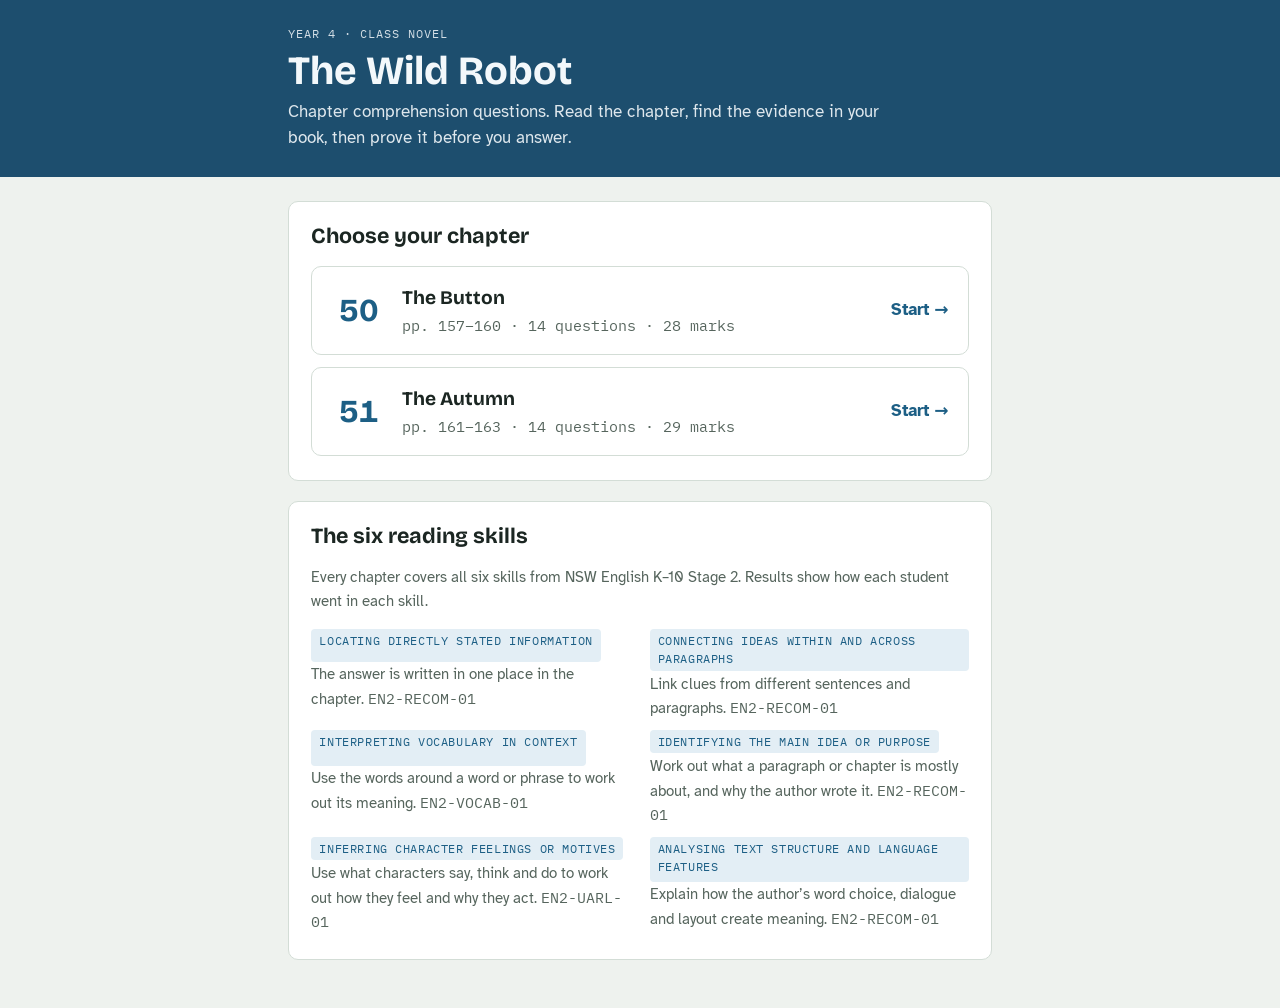
==== wild-robot/index.html @ 34d6e4b1 "Add The Wild Robot comprehension site (Chapters 50-51) Static GitHub Pages site with find-the-eviden" ====
<!doctype html>
<html lang="en-AU">
<head>
<meta charset="utf-8">
<meta name="viewport" content="width=device-width, initial-scale=1, viewport-fit=cover">
<title>Wild Robot Comprehension</title>
<link rel="preconnect" href="https://fonts.googleapis.com">
<link rel="preconnect" href="https://fonts.gstatic.com" crossorigin>
<link rel="stylesheet" href="https://fonts.googleapis.com/css2?family=Atkinson+Hyperlegible:ital,wght@0,400;0,700;1,400&family=Bricolage+Grotesque:opsz,wght@12..96,700&family=IBM+Plex+Mono:wght@400;600&display=swap">
<link rel="stylesheet" href="quiz.css">

</head>
<body>
<header class="banner">
  <div class="wrap">
    <p class="eyebrow">Year 4 &middot; Class novel</p>
    <h1>The Wild Robot</h1>
    <p class="sub">Chapter comprehension questions. Read the chapter, find the evidence in your book, then prove it before you answer.</p>
  </div>
</header>

<main class="wrap">
  <section class="sheet" aria-labelledby="ch-heading">
    <h2 id="ch-heading">Choose your chapter</h2>
    <ul class="chapters">
      <li>
        <a class="chapter-link" href="chapter-50.html">
          <span class="ch-num">50</span>
          <span class="ch-body">
            <span class="ch-title">The Button</span>
            <span class="ch-meta mono">pp. 157&ndash;160 &middot; 14 questions &middot; 28 marks</span>
          </span>
          <span class="ch-go">Start &rarr;</span>
        </a>
      </li>
      <li>
        <a class="chapter-link" href="chapter-51.html">
          <span class="ch-num">51</span>
          <span class="ch-body">
            <span class="ch-title">The Autumn</span>
            <span class="ch-meta mono">pp. 161&ndash;163 &middot; 14 questions &middot; 29 marks</span>
          </span>
          <span class="ch-go">Start &rarr;</span>
        </a>
      </li>
    </ul>
  </section>

  <section class="sheet" aria-labelledby="types-heading">
    <h2 id="types-heading">The six reading skills</h2>
    <p class="note">Every chapter covers all six skills from NSW English K&ndash;10 Stage 2. Results show how each student went in each skill.</p>
    <div class="key">
      <div><span class="tag">Locating directly stated information</span><p class="note">The answer is written in one place in the chapter. <span class="mono">EN2-RECOM-01</span></p></div>
      <div><span class="tag">Connecting ideas within and across paragraphs</span><p class="note">Link clues from different sentences and paragraphs. <span class="mono">EN2-RECOM-01</span></p></div>
      <div><span class="tag">Interpreting vocabulary in context</span><p class="note">Use the words around a word or phrase to work out its meaning. <span class="mono">EN2-VOCAB-01</span></p></div>
      <div><span class="tag">Identifying the main idea or purpose</span><p class="note">Work out what a paragraph or chapter is mostly about, and why the author wrote it. <span class="mono">EN2-RECOM-01</span></p></div>
      <div><span class="tag">Inferring character feelings or motives</span><p class="note">Use what characters say, think and do to work out how they feel and why they act. <span class="mono">EN2-UARL-01</span></p></div>
      <div><span class="tag">Analysing text structure and language features</span><p class="note">Explain how the author&rsquo;s word choice, dialogue and layout create meaning. <span class="mono">EN2-RECOM-01</span></p></div>
    </div>
  </section>
</main>
</body>
</html>
---- wild-robot/quiz.css ----
/* Layout: single centred reading column; deep-blue banner, white question sheets on a sage-tinted ground.
   Marks sit in the right margin as /n. Amber marks the "prove it" evidence step. */
:root {
  --bg: #eef2ee;
  --surface: #ffffff;
  --ink: #1b2622;
  --muted: #56655d;
  --line: #d3ddd6;
  --banner: #1d4e6e;
  --banner-ink: #f3f8fb;
  --accent: #1d5f85;
  --accent-soft: #e3eef5;
  --proof: #a86a0c;
  --proof-soft: #fbf1df;
  --good: #23784a;
  --good-soft: #e3f3e9;
  --bad: #b23b2e;
  --bad-soft: #fbe7e4;
  --font-display: "Bricolage Grotesque", "Avenir Next", "Segoe UI", system-ui, sans-serif;
  --font-body: "Atkinson Hyperlegible", "Verdana", "Segoe UI", system-ui, sans-serif;
  --font-mono: "IBM Plex Mono", ui-monospace, "SFMono-Regular", Menlo, monospace;
  --radius: 10px;
  color-scheme: light;
  padding-top: env(safe-area-inset-top, 0px);
  padding-bottom: env(safe-area-inset-bottom, 0px);
}
@media (prefers-color-scheme: dark) {
  :root:not([data-theme="light"]) {
    --bg: #111916; --surface: #1a2420; --ink: #e6eee9; --muted: #9db0a5; --line: #2f3d36;
    --banner: #14384f; --banner-ink: #eef6fb; --accent: #7cbde3; --accent-soft: #1b3546;
    --proof: #e8b260; --proof-soft: #3a2c15; --good: #6fd29b; --good-soft: #173525;
    --bad: #f0877a; --bad-soft: #3f1d19; color-scheme: dark;
  }
}
:root[data-theme="dark"] {
  --bg: #111916; --surface: #1a2420; --ink: #e6eee9; --muted: #9db0a5; --line: #2f3d36;
  --banner: #14384f; --banner-ink: #eef6fb; --accent: #7cbde3; --accent-soft: #1b3546;
  --proof: #e8b260; --proof-soft: #3a2c15; --good: #6fd29b; --good-soft: #173525;
  --bad: #f0877a; --bad-soft: #3f1d19; color-scheme: dark;
}

*, *::before, *::after { box-sizing: border-box; }
[hidden] { display: none !important; }
body {
  margin: 0;
  background: var(--bg);
  color: var(--ink);
  font-family: var(--font-body);
  font-size: 1.0625rem;
  line-height: 1.55;
  -webkit-text-size-adjust: 100%;
}
.wrap {
  max-width: 46rem;
  margin: 0 auto;
  padding-left: max(16px, env(safe-area-inset-left, 0px));
  padding-right: max(16px, env(safe-area-inset-right, 0px));
}

/* Banner */
.banner { background: var(--banner); color: var(--banner-ink); }
.banner .wrap { padding-block: 1.5rem 1.6rem; display: grid; gap: .35rem; }
.eyebrow {
  font-family: var(--font-mono); font-size: .78rem; letter-spacing: .08em;
  text-transform: uppercase; opacity: .85; margin: 0;
}
.banner h1 {
  font-family: var(--font-display); font-weight: 700; font-size: clamp(1.8rem, 5vw, 2.5rem);
  line-height: 1.1; margin: 0; text-wrap: balance;
}
.banner p.sub { margin: 0; opacity: .9; max-width: 38rem; }
.crumb { color: var(--banner-ink); font-size: .92rem; text-decoration: none; opacity: .85; width: fit-content; }
.crumb:hover, .crumb:focus-visible { opacity: 1; text-decoration: underline; }

main.wrap { padding-block: 1.5rem 3rem; display: grid; gap: 1.25rem; }

/* Generic sheet */
.sheet {
  background: var(--surface); border: 1px solid var(--line); border-radius: var(--radius);
  padding: 1.4rem 1.4rem 1.5rem; display: grid; gap: 1rem; min-width: 0;
}
h2, h3 { font-family: var(--font-display); line-height: 1.2; margin: 0; text-wrap: balance; }
h2 { font-size: 1.35rem; }
h3 { font-size: 1.08rem; }
p { margin: 0; }
.muted { color: var(--muted); }
.mono { font-family: var(--font-mono); font-variant-numeric: tabular-nums; }

/* Buttons */
button { font: inherit; color: inherit; }
.btn {
  appearance: none; border: 0; border-radius: 8px; cursor: pointer;
  background: var(--accent); color: var(--surface); font-weight: 700;
  padding: .75rem 1.3rem; font-size: 1rem; min-height: 48px;
}
.btn:hover { filter: brightness(1.08); }
.btn:disabled { opacity: .4; cursor: not-allowed; filter: none; }
.btn.ghost { background: transparent; color: var(--accent); border: 1.5px solid var(--accent); }
:focus-visible { outline: 3px solid var(--proof); outline-offset: 2px; }
.actions { display: flex; flex-wrap: wrap; gap: .75rem; justify-content: flex-end; }

/* Home: chapter list */
.chapters { list-style: none; margin: 0; padding: 0; display: grid; gap: .75rem; }
.chapter-link {
  display: grid; grid-template-columns: auto 1fr auto; gap: 1rem; align-items: center;
  background: var(--surface); border: 1px solid var(--line); border-radius: var(--radius);
  padding: 1rem 1.2rem; text-decoration: none; color: var(--ink);
}
.chapter-link:hover { border-color: var(--accent); }
.ch-num {
  font-family: var(--font-display); font-weight: 700; font-size: 2rem; color: var(--accent);
  min-width: 2.6ch; text-align: center; font-variant-numeric: tabular-nums;
}
.ch-body { display: grid; gap: .15rem; min-width: 0; }
.ch-title { font-family: var(--font-display); font-weight: 700; font-size: 1.2rem; }
.ch-meta { color: var(--muted); font-size: .92rem; }
.ch-go { font-weight: 700; color: var(--accent); white-space: nowrap; }
.note { font-size: .95rem; color: var(--muted); }
.key { display: grid; grid-template-columns: repeat(auto-fit, minmax(15rem, 1fr)); gap: .6rem 1.2rem; }
.key div { display: grid; gap: .1rem; min-width: 0; }

/* Tags */
.tag {
  display: inline-block; font-family: var(--font-mono); font-size: .74rem; letter-spacing: .05em;
  text-transform: uppercase; padding: .15rem .5rem; border-radius: 4px;
  background: var(--accent-soft); color: var(--accent); width: fit-content;
}

/* Start screen */
.field { display: grid; gap: .35rem; }
.field label { font-weight: 700; }
input[type="text"], textarea {
  font: inherit; color: var(--ink); background: var(--bg); border: 1.5px solid var(--line);
  border-radius: 8px; padding: .7rem .8rem; width: 100%;
}
input[type="text"]:focus, textarea:focus { border-color: var(--accent); outline: none; }
textarea { min-height: 9rem; resize: vertical; line-height: 1.5; }
.facts { display: flex; flex-wrap: wrap; gap: .5rem 1.5rem; }
.facts span { font-size: .95rem; }
.facts b { font-family: var(--font-mono); font-weight: 600; }

/* Progress */
.progress { height: 6px; background: var(--line); border-radius: 99px; overflow: hidden; }
.progress div { height: 100%; background: var(--accent); border-radius: 99px; transition: width .3s ease; }
.qmeta { display: flex; flex-wrap: wrap; gap: .5rem; align-items: center; justify-content: space-between; font-size: .92rem; color: var(--muted); }

/* Question */
.q-head { display: grid; grid-template-columns: 1fr auto; gap: 1rem; align-items: start; }
.q-prompt { font-family: var(--font-body); font-weight: 700; font-size: 1.15rem; line-height: 1.45; }
.marks { font-family: var(--font-mono); font-weight: 600; color: var(--muted); font-size: 1rem; padding-top: .1rem; white-space: nowrap; }
.options { display: grid; gap: .55rem; }
.opt {
  display: grid; grid-template-columns: 2rem 1fr; gap: .7rem; align-items: start; text-align: left;
  background: var(--surface); border: 1.5px solid var(--line); border-radius: 8px; padding: .75rem .85rem;
  cursor: pointer; line-height: 1.45; min-height: 48px;
}
.opt:hover:not(:disabled) { border-color: var(--accent); }
.opt .letter {
  display: grid; place-items: center; width: 1.9rem; height: 1.9rem; border-radius: 50%;
  border: 1.5px solid var(--line); font-family: var(--font-mono); font-weight: 600; font-size: .9rem;
}
.opt[aria-pressed="true"] { border-color: var(--accent); background: var(--accent-soft); }
.opt[aria-pressed="true"] .letter { background: var(--accent); border-color: var(--accent); color: var(--surface); }
.opt:disabled { cursor: default; }
.opt.is-right { border-color: var(--good); background: var(--good-soft); }
.opt.is-right .letter { background: var(--good); border-color: var(--good); color: var(--surface); }
.opt.is-wrong { border-color: var(--bad); background: var(--bad-soft); }
.opt.is-wrong .letter { background: var(--bad); border-color: var(--bad); color: var(--surface); }

/* Prove it */
.proof {
  border: 1.5px dashed var(--proof); background: var(--proof-soft); border-radius: 8px;
  padding: .9rem 1rem; display: grid; gap: .6rem;
}
.proof-head { display: grid; grid-template-columns: 1fr auto; gap: 1rem; align-items: start; }
.proof h3 { color: var(--proof); font-size: 1rem; }
.pages { display: flex; flex-wrap: wrap; gap: .5rem; }
.page-btn {
  font-family: var(--font-mono); font-weight: 600; min-width: 5.5rem; min-height: 44px;
  border: 1.5px solid var(--proof); background: var(--surface); color: var(--ink);
  border-radius: 6px; cursor: pointer; padding: .4rem .8rem;
}
.page-btn[aria-pressed="true"] { background: var(--proof); color: var(--surface); }
.page-btn:disabled { cursor: default; }
.page-btn.is-right { background: var(--good); border-color: var(--good); color: var(--surface); }
.page-btn.is-wrong { background: var(--bad); border-color: var(--bad); color: var(--surface); }

/* Order */
.order-list { display: grid; gap: .55rem; }
.order-item { grid-template-columns: 2rem 1fr; }
.order-item .letter:empty::before { content: ""; }
.order-tools { display: flex; justify-content: space-between; align-items: center; gap: 1rem; flex-wrap: wrap; font-size: .92rem; color: var(--muted); }
.linkish { background: none; border: 0; color: var(--accent); font-weight: 700; cursor: pointer; padding: .3rem 0; }

/* Sort */
.sort-table { display: grid; gap: .55rem; }
.sort-row {
  display: grid; grid-template-columns: minmax(7rem, 9rem) 1fr; gap: .75rem; align-items: center;
  border: 1.5px solid var(--line); border-radius: 8px; padding: .55rem .7rem;
}
.sort-row.is-right { border-color: var(--good); background: var(--good-soft); }
.sort-row.is-wrong { border-color: var(--bad); background: var(--bad-soft); }
.sort-name { font-weight: 700; min-width: 0; }
.seg { display: flex; flex-wrap: wrap; gap: .4rem; }
.seg button {
  border: 1.5px solid var(--line); background: var(--surface); border-radius: 99px;
  padding: .35rem .8rem; cursor: pointer; font-size: .92rem; min-height: 40px;
}
.seg button[aria-pressed="true"] { background: var(--accent); border-color: var(--accent); color: var(--surface); }
.seg button:disabled { cursor: default; }
.sort-fix { grid-column: 1 / -1; font-size: .9rem; color: var(--bad); }
@media (max-width: 520px) { .sort-row { grid-template-columns: 1fr; } }

/* Written */
.criteria { display: grid; gap: .4rem; border-top: 1px solid var(--line); padding-top: .9rem; }
.criteria label { display: flex; gap: .6rem; align-items: flex-start; cursor: pointer; }
.criteria input { width: 1.2rem; height: 1.2rem; margin-top: .2rem; accent-color: var(--accent); flex: none; }
.counter { font-size: .85rem; color: var(--muted); text-align: right; }

/* Feedback */
.feedback { border-radius: 8px; padding: .9rem 1rem; display: grid; gap: .35rem; border-left: 5px solid var(--accent); background: var(--accent-soft); }
.feedback.good { border-left-color: var(--good); background: var(--good-soft); }
.feedback.bad { border-left-color: var(--bad); background: var(--bad-soft); }
.feedback .verdict { font-weight: 700; }

/* Results */
.score-row { display: flex; flex-wrap: wrap; gap: 1rem 2.5rem; }
.score { display: grid; gap: .1rem; }
.score .big { font-family: var(--font-display); font-weight: 700; font-size: 2.2rem; line-height: 1; font-variant-numeric: tabular-nums; }
.score .lbl { font-size: .9rem; color: var(--muted); }
.review { list-style: none; margin: 0; padding: 0; display: grid; }
.review li { display: grid; grid-template-columns: 1fr auto; gap: .4rem 1rem; padding: .9rem 0; border-top: 1px solid var(--line); }
.review li:first-child { border-top: 0; }
.review .r-q { font-weight: 700; }
.review .r-detail { grid-column: 1 / 2; display: grid; gap: .2rem; font-size: .95rem; min-width: 0; }
.review .r-mark { grid-row: 1 / span 2; grid-column: 2; font-family: var(--font-mono); font-weight: 600; white-space: nowrap; }
.r-good { color: var(--good); }
.r-bad { color: var(--bad); }
.r-text { white-space: pre-wrap; overflow-wrap: anywhere; background: var(--bg); border-radius: 6px; padding: .5rem .7rem; }
details { font-size: .93rem; }
summary { cursor: pointer; color: var(--accent); font-weight: 700; }
details ul { margin: .4rem 0 0; padding-left: 1.2rem; }

@media (max-width: 520px) {
  .sheet { padding: 1.1rem 1rem 1.2rem; }
  .chapter-link { grid-template-columns: auto 1fr; }
  .ch-go { grid-column: 2; }
}
@media (prefers-reduced-motion: reduce) { * { transition: none !important; } }

/* Find it first */
a.btn { text-decoration: none; display: inline-grid; place-items: center; }
.howto { background: var(--proof-soft); border: 1.5px dashed var(--proof); border-radius: 8px; padding: .9rem 1rem; display: grid; gap: .4rem; }
.howto h3 { color: var(--proof); font-size: 1rem; }
.howto ol { margin: 0; padding-left: 1.3rem; display: grid; gap: .3rem; }
.clue { font-weight: 700; }
.find-step { display: grid; gap: .4rem; }
.step-lbl { font-size: .95rem; color: var(--muted); }
.find-row { display: flex; flex-wrap: wrap; gap: .6rem; }
.find-row input { flex: 1 1 14rem; min-width: 0; background: var(--surface); }
.proof-btn { background: var(--proof); }
.find-msg { border-radius: 6px; padding: .6rem .8rem; font-size: .97rem; }
.find-msg.good { background: var(--good-soft); color: var(--ink); border-left: 4px solid var(--good); }
.find-msg.bad { background: var(--bad-soft); color: var(--ink); border-left: 4px solid var(--bad); }
.find-msg.reveal { background: var(--surface); color: var(--ink); border-left: 4px solid var(--proof); }
.proof.is-done { border-style: solid; border-color: var(--good); background: var(--good-soft); }
.proof.is-done h3 { color: var(--good); }
.answer-zone { display: grid; gap: .6rem; }
.answer-zone.locked .options { opacity: .45; }
.lock-note { font-size: .92rem; color: var(--muted); font-style: italic; }

/* Results by skill */
.skills-h { font-size: 1rem; margin-bottom: .4rem; }
.skills { list-style: none; margin: 0; padding: 0; display: grid; }
.skills li { display: flex; justify-content: space-between; gap: 1rem; padding: .45rem 0; border-top: 1px solid var(--line); font-size: .95rem; }
.skills li:first-child { border-top: 0; }
.r-type { font-family: var(--font-mono); font-size: .74rem; letter-spacing: .03em; text-transform: uppercase; color: var(--muted); }
.find-msg .try { font-family: var(--font-mono); font-size: .78rem; font-weight: 600; text-transform: uppercase; letter-spacing: .05em; margin-right: .3rem; }

/* Results saving + class list */
select { font: inherit; color: var(--ink); background: var(--bg); border: 1.5px solid var(--line); border-radius: 8px; padding: .7rem .8rem; width: 100%; min-height: 48px; }
select:focus { border-color: var(--accent); outline: none; }
.save-status { border-radius: 8px; padding: .7rem .9rem; background: var(--accent-soft); display: flex; flex-wrap: wrap; gap: .6rem; align-items: center; }
.save-status:empty { display: none; }
.save-status.saved { background: var(--good-soft); color: var(--good); font-weight: 700; }
.save-status.failed { background: var(--bad-soft); }
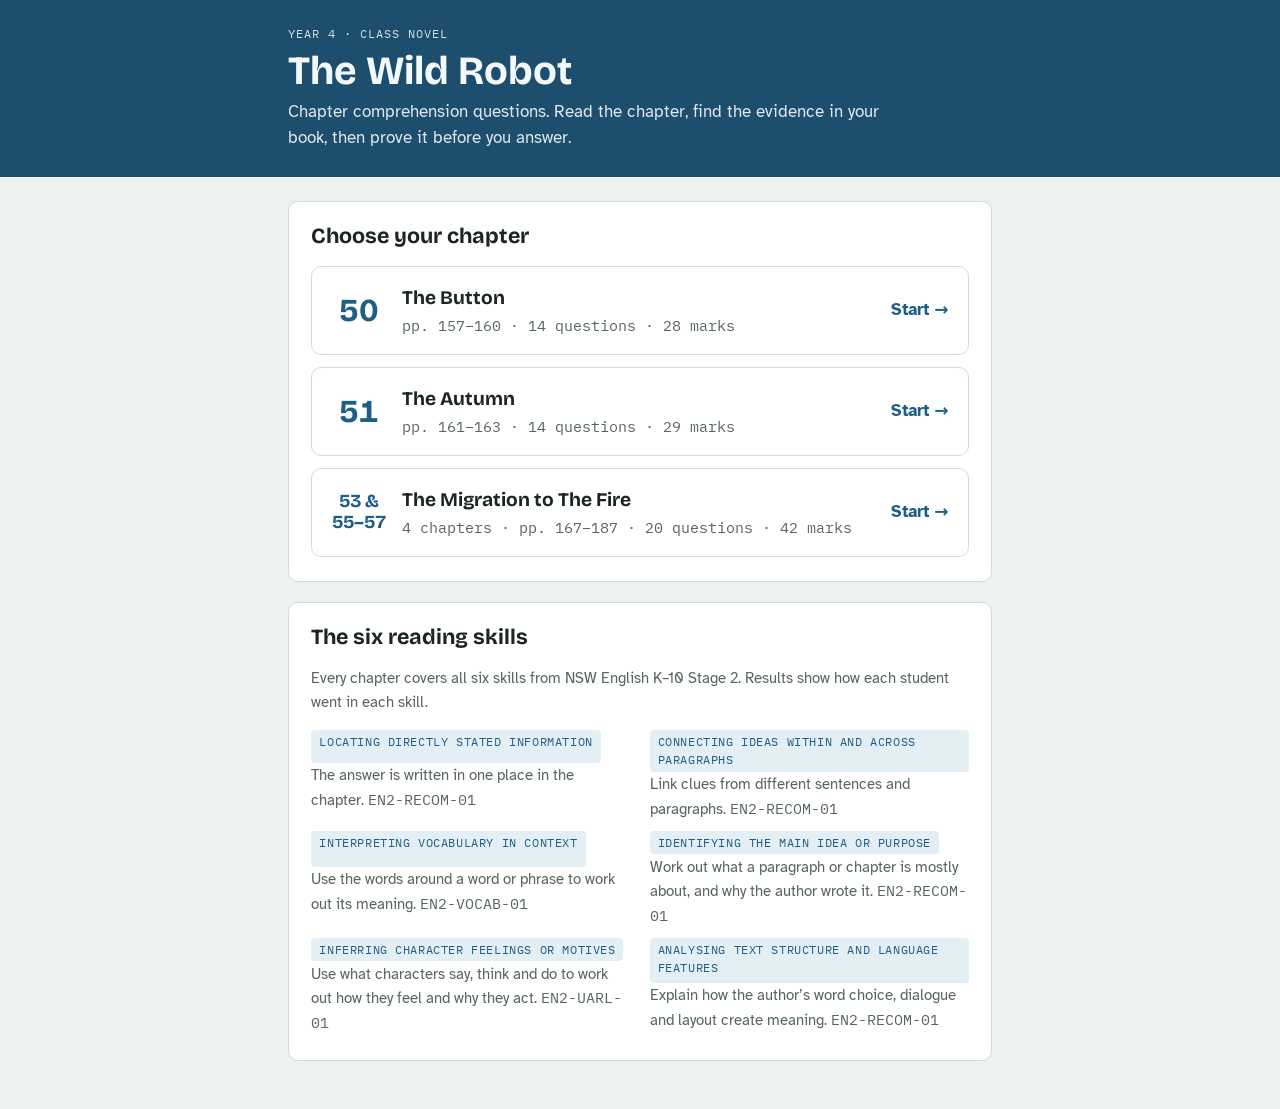
==== commit 3af19357: "Add combined Wild Robot page for Chapters 53 and 55-57 Quiz engine now supports several chapters on " ====
--- a/wild-robot/index.html
+++ b/wild-robot/index.html
@@ -43,6 +43,16 @@
           <span class="ch-go">Start &rarr;</span>
         </a>
       </li>
+      <li>
+        <a class="chapter-link" href="chapters-53-55-57.html">
+          <span class="ch-num ch-range">53 &amp;<br>55&ndash;57</span>
+          <span class="ch-body">
+            <span class="ch-title">The Migration to The Fire</span>
+            <span class="ch-meta mono">4 chapters &middot; pp. 167&ndash;187 &middot; 20 questions &middot; 42 marks</span>
+          </span>
+          <span class="ch-go">Start &rarr;</span>
+        </a>
+      </li>
     </ul>
   </section>
 
--- a/wild-robot/quiz.css
+++ b/wild-robot/quiz.css
@@ -139,6 +139,21 @@
 .facts span { font-size: .95rem; }
 .facts b { font-family: var(--font-mono); font-weight: 600; }
 
+/* Combined pages: the chapters on this page, and which chapter each question is about */
+.part-list { list-style: none; margin: 0; padding: 0; border-top: 1px solid var(--line); }
+.part-list li {
+  display: grid; grid-template-columns: 3.2rem 1fr auto; gap: .75rem; align-items: baseline;
+  padding: .55rem 0; border-bottom: 1px solid var(--line);
+}
+.part-list li > span:first-child { color: var(--accent); font-weight: 600; }
+.part-list li > span:nth-child(2) { font-weight: 700; }
+.q-part { color: var(--ink); font-weight: 700; }
+.r-part {
+  font-family: var(--font-mono); font-size: .74rem; font-weight: 600; color: var(--accent);
+  background: var(--accent-soft); border-radius: 4px; padding: .05rem .4rem; vertical-align: .1em;
+}
+.ch-num.ch-range { font-size: 1.15rem; line-height: 1.15; min-width: 4.2ch; }
+
 /* Progress */
 .progress { height: 6px; background: var(--line); border-radius: 99px; overflow: hidden; }
 .progress div { height: 100%; background: var(--accent); border-radius: 99px; transition: width .3s ease; }
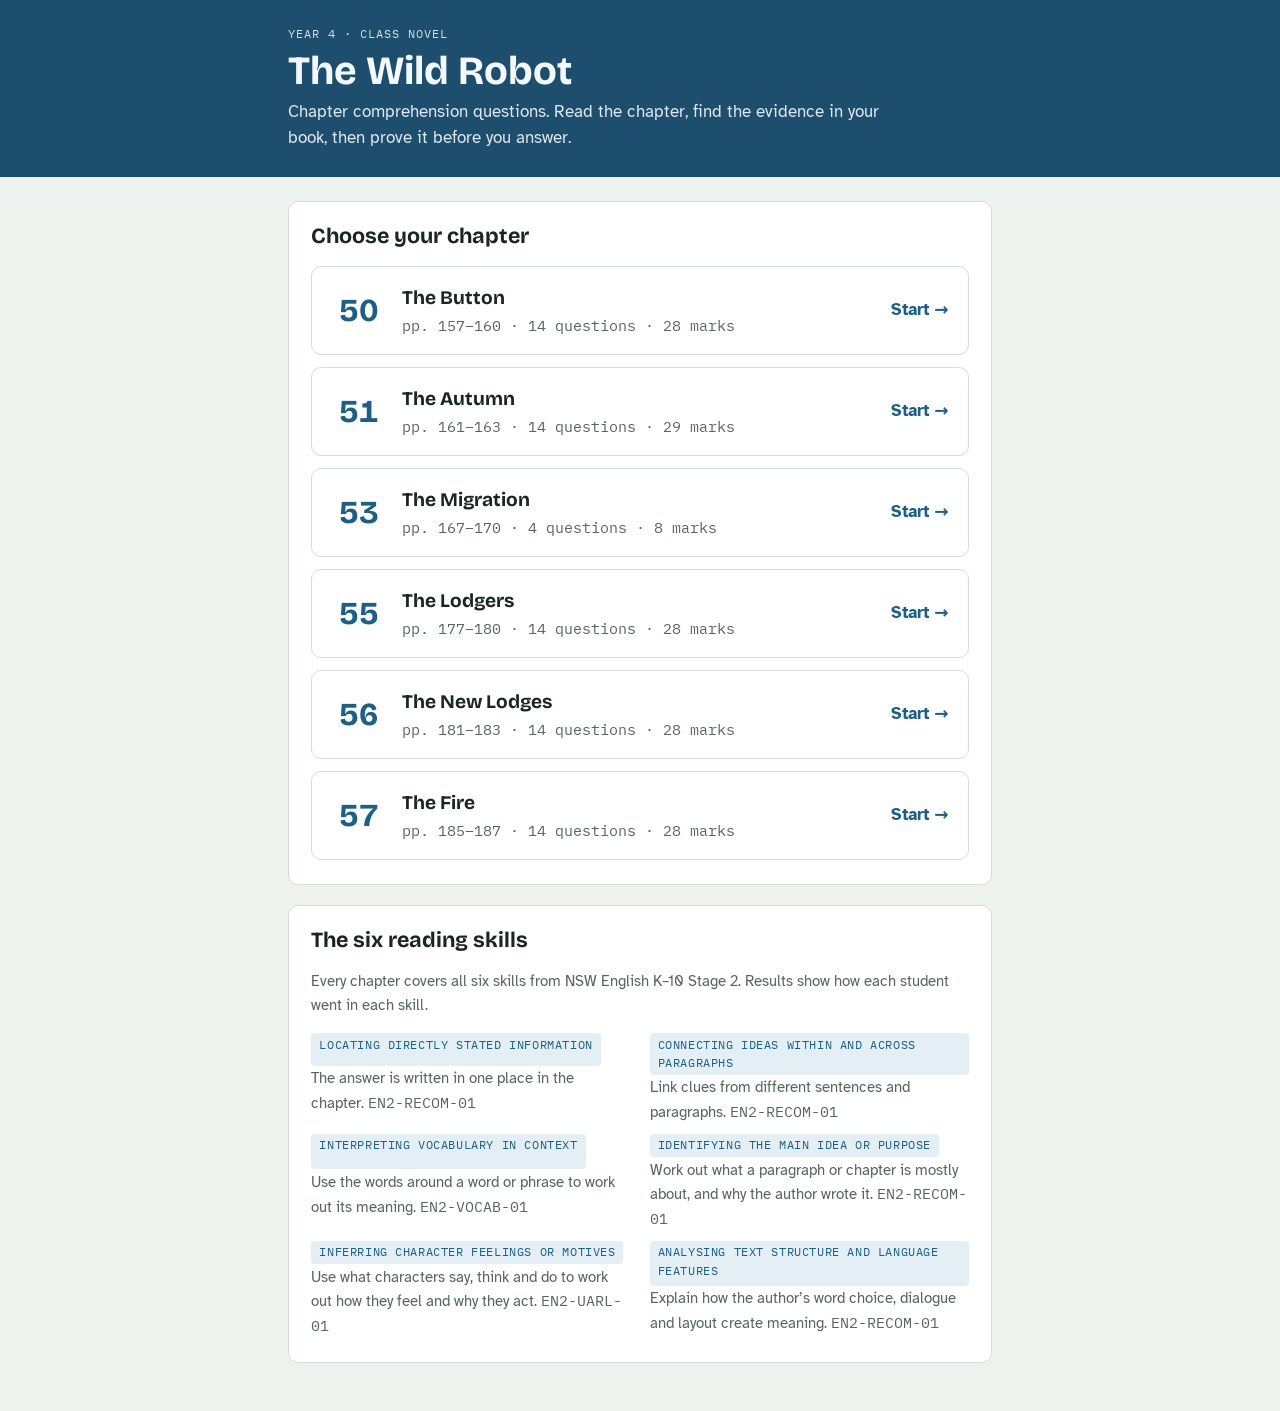
==== commit e7b40a86: "Replace combined Chapters 53 and 55-57 page with one page per chapter - chapter-55.html (The Lodgers" ====
--- a/wild-robot/index.html
+++ b/wild-robot/index.html
@@ -44,11 +44,41 @@
         </a>
       </li>
       <li>
-        <a class="chapter-link" href="chapters-53-55-57.html">
-          <span class="ch-num ch-range">53 &amp;<br>55&ndash;57</span>
+        <a class="chapter-link" href="chapter-53.html">
+          <span class="ch-num">53</span>
           <span class="ch-body">
-            <span class="ch-title">The Migration to The Fire</span>
-            <span class="ch-meta mono">4 chapters &middot; pp. 167&ndash;187 &middot; 20 questions &middot; 42 marks</span>
+            <span class="ch-title">The Migration</span>
+            <span class="ch-meta mono">pp. 167&ndash;170 &middot; 4 questions &middot; 8 marks</span>
+          </span>
+          <span class="ch-go">Start &rarr;</span>
+        </a>
+      </li>
+      <li>
+        <a class="chapter-link" href="chapter-55.html">
+          <span class="ch-num">55</span>
+          <span class="ch-body">
+            <span class="ch-title">The Lodgers</span>
+            <span class="ch-meta mono">pp. 177&ndash;180 &middot; 14 questions &middot; 28 marks</span>
+          </span>
+          <span class="ch-go">Start &rarr;</span>
+        </a>
+      </li>
+      <li>
+        <a class="chapter-link" href="chapter-56.html">
+          <span class="ch-num">56</span>
+          <span class="ch-body">
+            <span class="ch-title">The New Lodges</span>
+            <span class="ch-meta mono">pp. 181&ndash;183 &middot; 14 questions &middot; 28 marks</span>
+          </span>
+          <span class="ch-go">Start &rarr;</span>
+        </a>
+      </li>
+      <li>
+        <a class="chapter-link" href="chapter-57.html">
+          <span class="ch-num">57</span>
+          <span class="ch-body">
+            <span class="ch-title">The Fire</span>
+            <span class="ch-meta mono">pp. 185&ndash;187 &middot; 14 questions &middot; 28 marks</span>
           </span>
           <span class="ch-go">Start &rarr;</span>
         </a>
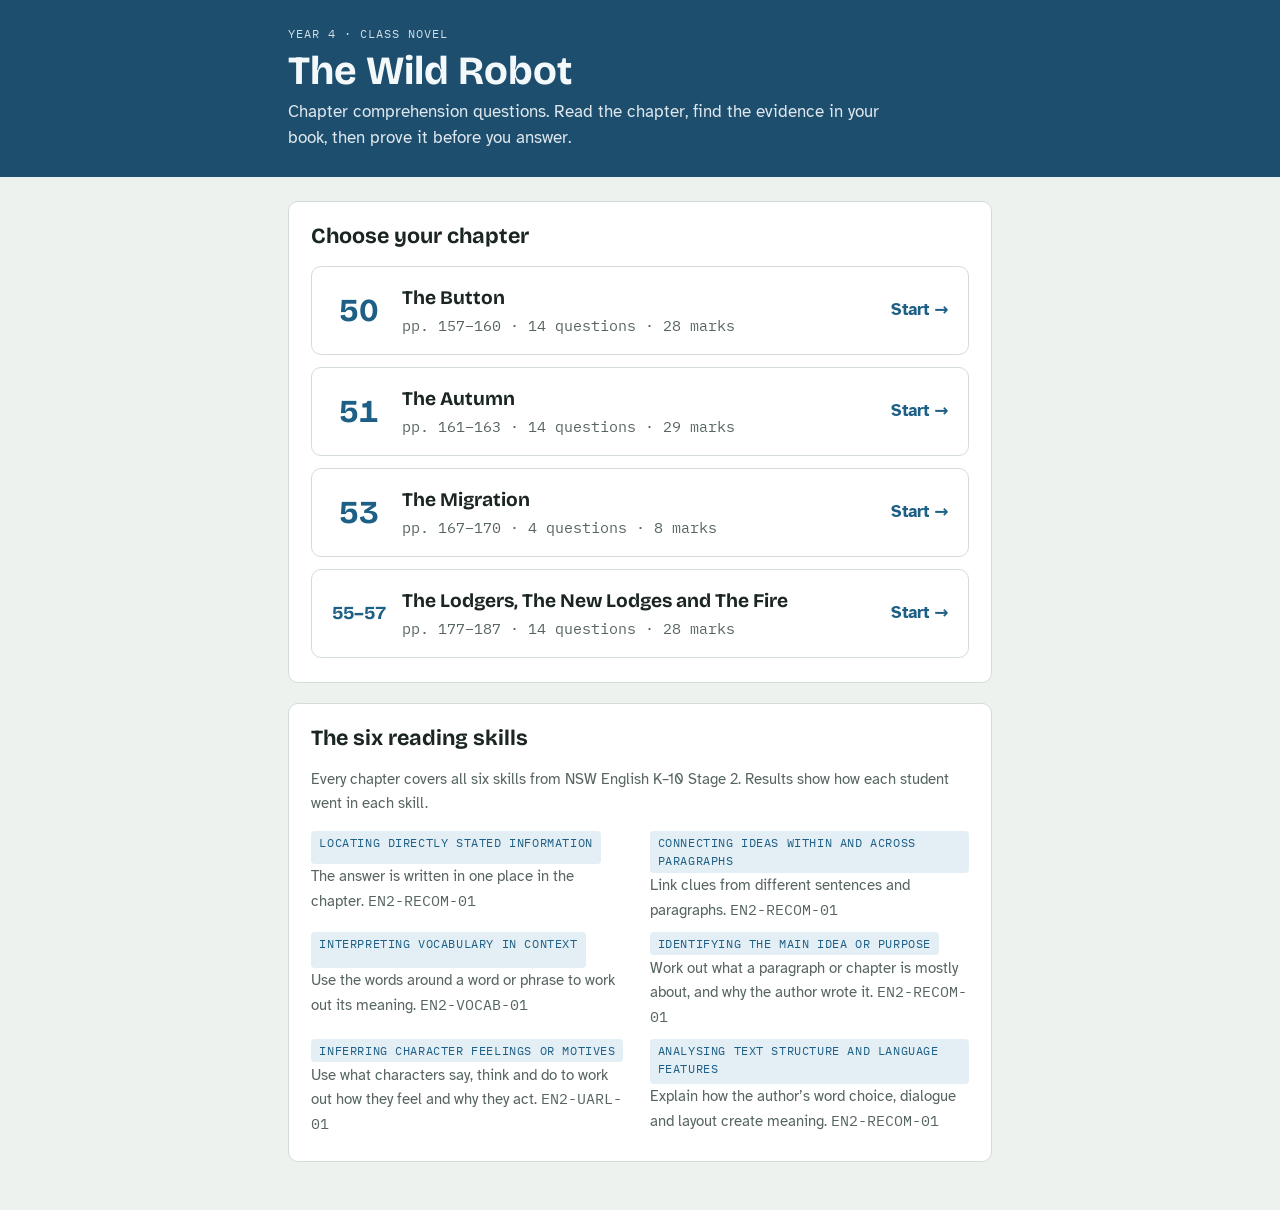
==== commit a91c1d08: "One question set for the independent reading group Chapters 55-57 Per the Student Reading Workbook (" ====
--- a/wild-robot/index.html
+++ b/wild-robot/index.html
@@ -54,31 +54,11 @@
         </a>
       </li>
       <li>
-        <a class="chapter-link" href="chapter-55.html">
-          <span class="ch-num">55</span>
+        <a class="chapter-link" href="chapters-55-57.html">
+          <span class="ch-num ch-range">55&ndash;57</span>
           <span class="ch-body">
-            <span class="ch-title">The Lodgers</span>
-            <span class="ch-meta mono">pp. 177&ndash;180 &middot; 14 questions &middot; 28 marks</span>
-          </span>
-          <span class="ch-go">Start &rarr;</span>
-        </a>
-      </li>
-      <li>
-        <a class="chapter-link" href="chapter-56.html">
-          <span class="ch-num">56</span>
-          <span class="ch-body">
-            <span class="ch-title">The New Lodges</span>
-            <span class="ch-meta mono">pp. 181&ndash;183 &middot; 14 questions &middot; 28 marks</span>
-          </span>
-          <span class="ch-go">Start &rarr;</span>
-        </a>
-      </li>
-      <li>
-        <a class="chapter-link" href="chapter-57.html">
-          <span class="ch-num">57</span>
-          <span class="ch-body">
-            <span class="ch-title">The Fire</span>
-            <span class="ch-meta mono">pp. 185&ndash;187 &middot; 14 questions &middot; 28 marks</span>
+            <span class="ch-title">The Lodgers, The New Lodges and The Fire</span>
+            <span class="ch-meta mono">pp. 177&ndash;187 &middot; 14 questions &middot; 28 marks</span>
           </span>
           <span class="ch-go">Start &rarr;</span>
         </a>
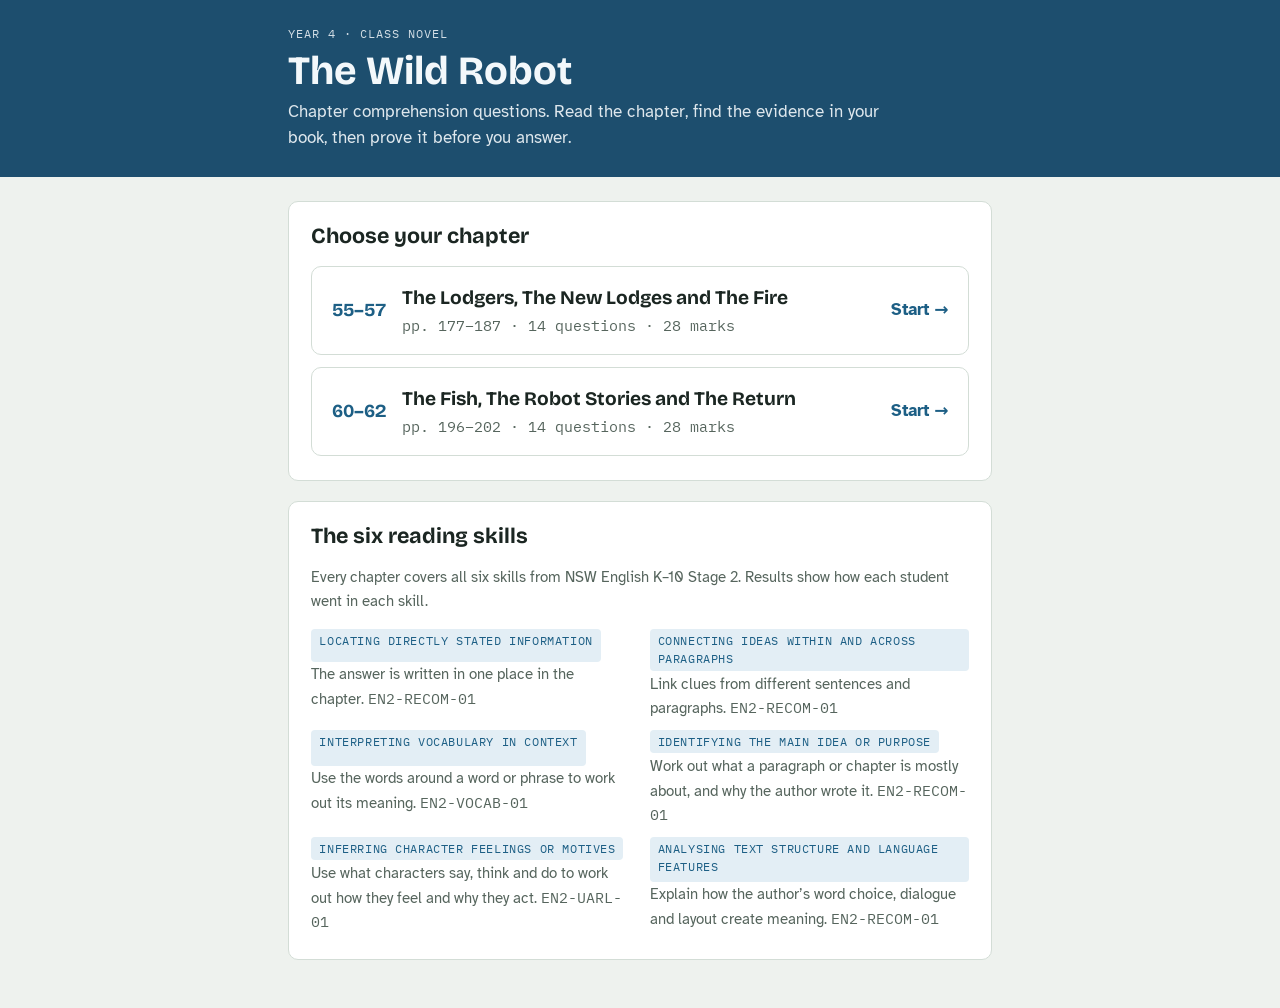
==== commit 1c16038f: "Keep only the independent reading groups on the site; add Chapters 60-62 Per the Student Reading Wor" ====
--- a/wild-robot/index.html
+++ b/wild-robot/index.html
@@ -24,41 +24,21 @@
     <h2 id="ch-heading">Choose your chapter</h2>
     <ul class="chapters">
       <li>
-        <a class="chapter-link" href="chapter-50.html">
-          <span class="ch-num">50</span>
+        <a class="chapter-link" href="chapters-55-57.html">
+          <span class="ch-num ch-range">55&ndash;57</span>
           <span class="ch-body">
-            <span class="ch-title">The Button</span>
-            <span class="ch-meta mono">pp. 157&ndash;160 &middot; 14 questions &middot; 28 marks</span>
+            <span class="ch-title">The Lodgers, The New Lodges and The Fire</span>
+            <span class="ch-meta mono">pp. 177&ndash;187 &middot; 14 questions &middot; 28 marks</span>
           </span>
           <span class="ch-go">Start &rarr;</span>
         </a>
       </li>
       <li>
-        <a class="chapter-link" href="chapter-51.html">
-          <span class="ch-num">51</span>
+        <a class="chapter-link" href="chapters-60-62.html">
+          <span class="ch-num ch-range">60&ndash;62</span>
           <span class="ch-body">
-            <span class="ch-title">The Autumn</span>
-            <span class="ch-meta mono">pp. 161&ndash;163 &middot; 14 questions &middot; 29 marks</span>
-          </span>
-          <span class="ch-go">Start &rarr;</span>
-        </a>
-      </li>
-      <li>
-        <a class="chapter-link" href="chapter-53.html">
-          <span class="ch-num">53</span>
-          <span class="ch-body">
-            <span class="ch-title">The Migration</span>
-            <span class="ch-meta mono">pp. 167&ndash;170 &middot; 4 questions &middot; 8 marks</span>
-          </span>
-          <span class="ch-go">Start &rarr;</span>
-        </a>
-      </li>
-      <li>
-        <a class="chapter-link" href="chapters-55-57.html">
-          <span class="ch-num ch-range">55&ndash;57</span>
-          <span class="ch-body">
-            <span class="ch-title">The Lodgers, The New Lodges and The Fire</span>
-            <span class="ch-meta mono">pp. 177&ndash;187 &middot; 14 questions &middot; 28 marks</span>
+            <span class="ch-title">The Fish, The Robot Stories and The Return</span>
+            <span class="ch-meta mono">pp. 196&ndash;202 &middot; 14 questions &middot; 28 marks</span>
           </span>
           <span class="ch-go">Start &rarr;</span>
         </a>
